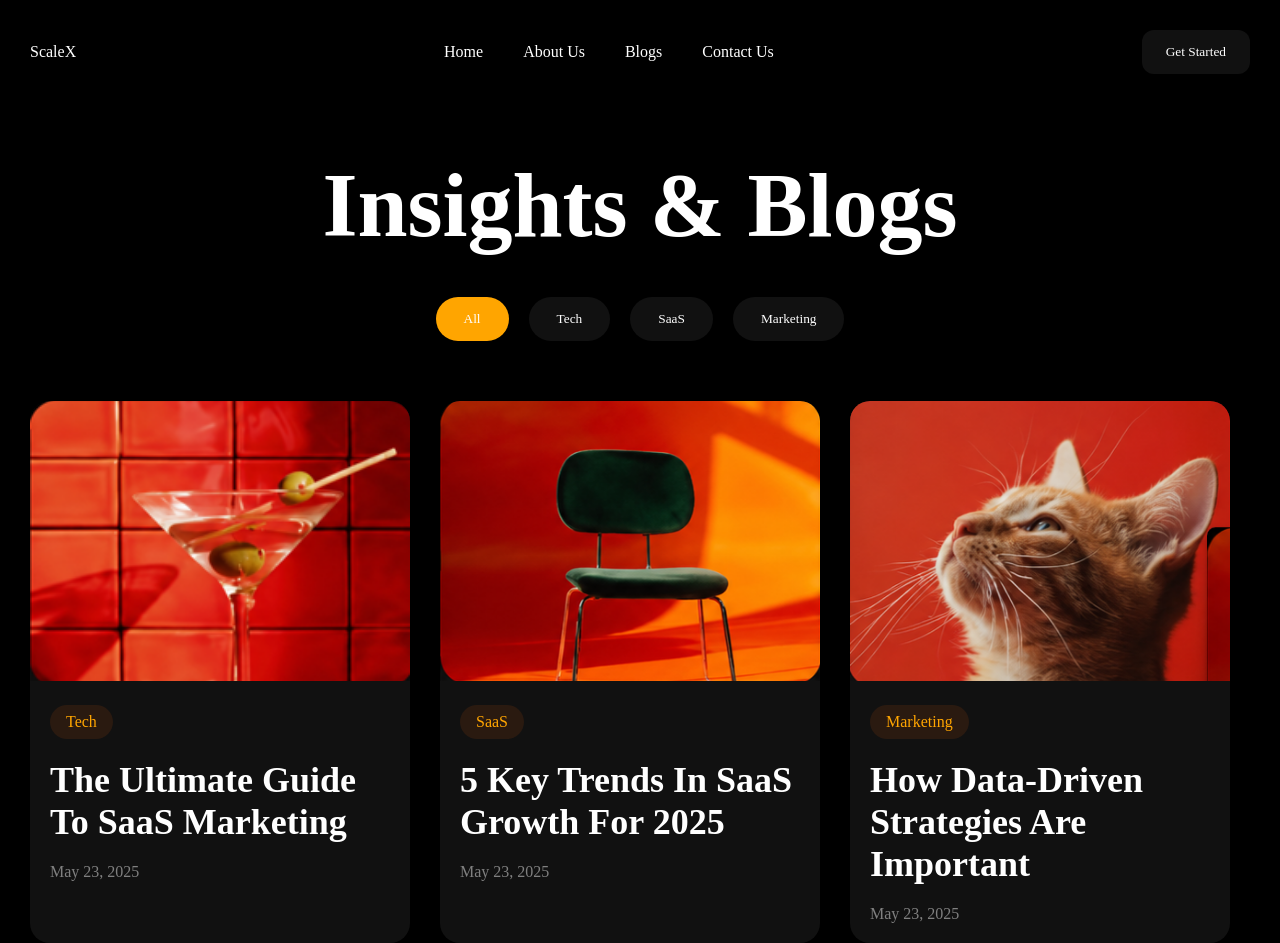
==== index.html @ 9389ddfd "Add files via upload" ====
<!DOCTYPE html>
<html lang="en">
<head>
    <meta charset="UTF-8">
    <meta name="viewport" content="width=device-width, initial-scale=1.0">
    <title>Document</title>
    <link rel="stylesheet" href="style.css">
</head>

<body>

  <nav class="navbar">
    <div class="logo">ScaleX</div>

    <ul class="nav-links">
      <li>Home</li>
      <li>About Us</li>
      <li>Blogs</li>
      <li>Contact Us</li>
    </ul>

    <button class="btn">Get Started</button>
  </nav>

  <!-- Hero -->
  <section class="hero">
    <h1>Insights & Blogs</h1>

    <div class="filters">
      <button class="active">All</button>
      <button>Tech</button>
      <button>SaaS</button>
      <button>Marketing</button>
    </div>
  </section>

  <!-- Cards -->
  <section class="cards">

    <div class="card">
      <img src="coctail.png" alt="">
      <div class="content">
        <span class="tag">Tech</span>
        <h2>The Ultimate Guide To SaaS Marketing</h2>
        <p>May 23, 2025</p>
      </div>
    </div>

    <div class="card">
      <img src="chair.png" alt="">
      <div class="content">
        <span class="tag">SaaS</span>
        <h2>5 Key Trends In SaaS Growth For 2025</h2>
        <p>May 23, 2025</p>
      </div>
    </div>

    <div class="card">
      <img src="cat.png" alt="">
      <div class="content">
        <span class="tag">Marketing</span>
        <h2>How Data-Driven Strategies Are Important</h2>
        <p>May 23, 2025</p>
      </div>
    </div>

  </section>

</body>
</html>
---- style.css ----
* {
    margin: 0;
    padding: 0;
    box-sizing: border-box;
    font-family: 'helvetica neue';
}
html,
body {
    height: 100%;
    width: 100%;
}

body{
    height: 100%;
    width: 100%;
    background:black;
    color:white;
    font-family:Arial, sans-serif;
    padding:30px;
}

.navbar{
    display:flex;
    justify-content:space-between;
    align-items:center;
}

.nav-links{
    display:flex;
    gap:40px;
    list-style:none;
}

.btn{
    padding:14px 24px;
    border:none;
    border-radius:12px;
    background:#111;
    color:white;
}

.hero{
    text-align:center;
    margin-top:80px;
}

.hero h1{
    font-size:90px;
    font-weight:bold;
}

.filters{
    display:flex;
    justify-content:center;
    gap:20px;
    margin-top:40px;
}

.filters button{
    padding:14px 28px;
    border:none;
    border-radius:30px;
    background:#111;
    color:white;
}

.filters .active{
    background:orange;
}

.cards{
    display:flex;
    gap:30px;
    margin-top:60px;
    flex-wrap:wrap;
}

.card{
    width:380px;
    background:#111;
    border-radius:20px;
    overflow:hidden;

  position:relative;
}

.card img{
    width:100%;
    height:280px;
    object-fit:cover;
}

.content{
    padding:20px;
}

.tag{
    display:inline-block;
    padding:8px 16px;
    background:#2a1a10;
    color:orange;
    border-radius:20px;
    margin-bottom:20px;
}

.content h2{
    font-size:36px;
    margin-bottom:20px;
}

.content p{
    color:gray;
}

.badge{
    position:absolute;
    top:20px;
    right:20px;
    background:orange;
    color:black;
    padding:8px 14px;
    border-radius:20px;
}

.card{
    transition:0.3s;
}

.card:hover{
    transform:translateY(-10px);
}
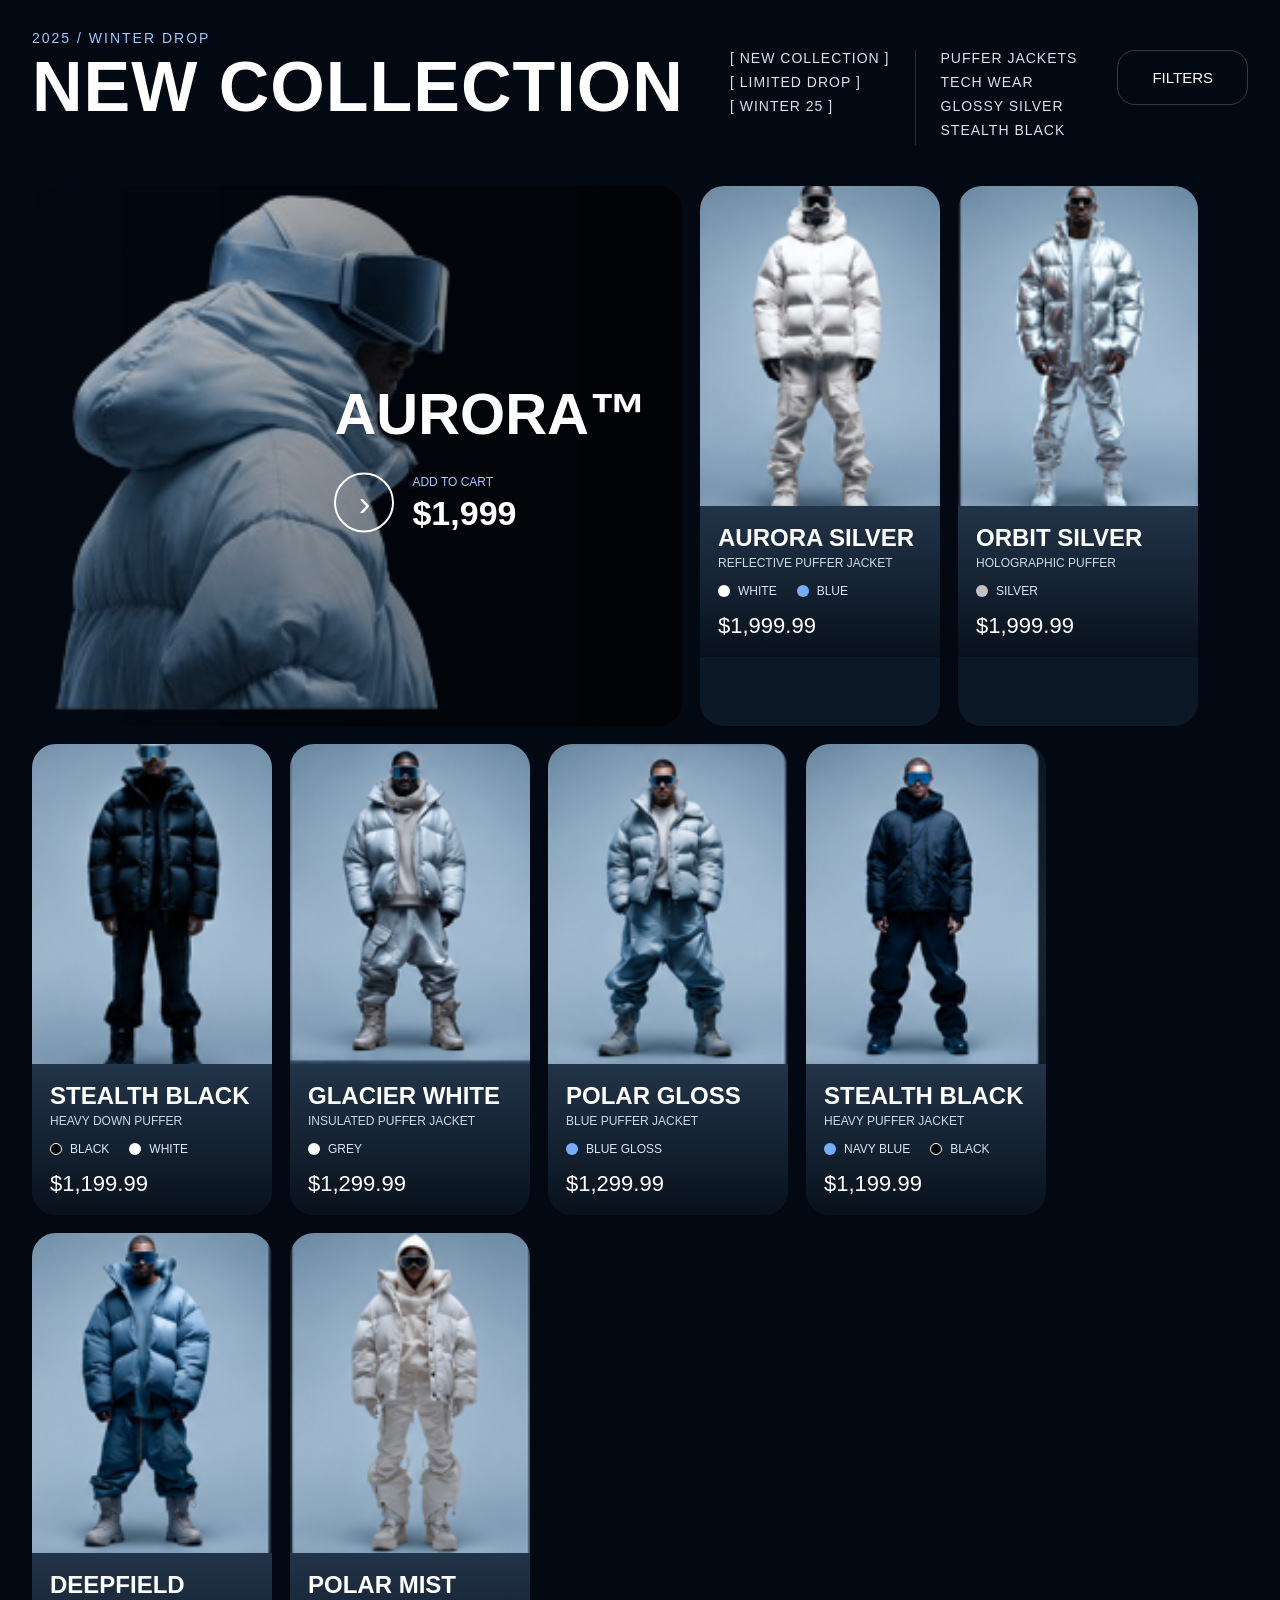
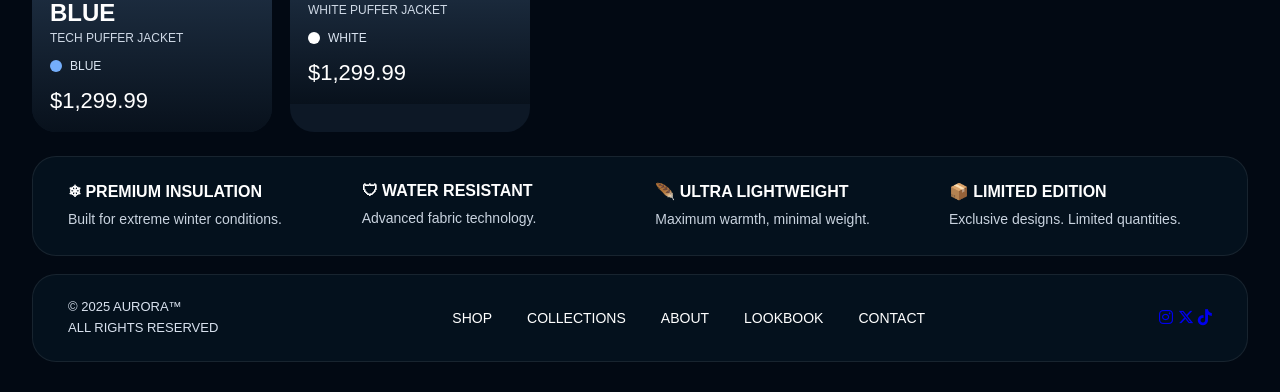
==== commit c96aabd6: "Add files via upload" ====
--- a/index.html
+++ b/index.html
@@ -1,70 +1,358 @@
 <!DOCTYPE html>
 <html lang="en">
 <head>
-    <meta charset="UTF-8">
-    <meta name="viewport" content="width=device-width, initial-scale=1.0">
-    <title>Document</title>
-    <link rel="stylesheet" href="style.css">
+  <meta charset="UTF-8" />
+  <meta name="viewport" content="width=device-width, initial-scale=1.0"/>
+  <title>Aurora Winter Collection</title>
+
+  <!-- CSS -->
+  <link rel="stylesheet" href="style.css">
+
 </head>
-
 <body>
 
-  <nav class="navbar">
-    <div class="logo">ScaleX</div>
-
-    <ul class="nav-links">
-      <li>Home</li>
-      <li>About Us</li>
-      <li>Blogs</li>
-      <li>Contact Us</li>
-    </ul>
-
-    <button class="btn">Get Started</button>
-  </nav>
-
-  <!-- Hero -->
-  <section class="hero">
-    <h1>Insights & Blogs</h1>
-
-    <div class="filters">
-      <button class="active">All</button>
-      <button>Tech</button>
-      <button>SaaS</button>
-      <button>Marketing</button>
-    </div>
-  </section>
-
-  <!-- Cards -->
-  <section class="cards">
-
-    <div class="card">
-      <img src="coctail.png" alt="">
-      <div class="content">
-        <span class="tag">Tech</span>
-        <h2>The Ultimate Guide To SaaS Marketing</h2>
-        <p>May 23, 2025</p>
-      </div>
-    </div>
-
-    <div class="card">
-      <img src="chair.png" alt="">
-      <div class="content">
-        <span class="tag">SaaS</span>
-        <h2>5 Key Trends In SaaS Growth For 2025</h2>
-        <p>May 23, 2025</p>
-      </div>
-    </div>
-
-    <div class="card">
-      <img src="cat.png" alt="">
-      <div class="content">
-        <span class="tag">Marketing</span>
-        <h2>How Data-Driven Strategies Are Important</h2>
-        <p>May 23, 2025</p>
-      </div>
-    </div>
-
-  </section>
+  <div class="container">
+
+    <section class="top-section">
+
+      <div class="left-side">
+
+        <p class="small-heading">2025 / WINTER DROP</p>
+
+        <h3 class="main-title">NEW COLLECTION</h3>
+
+      </div>
+
+      <div class="right-side">
+
+        <div class="collection-info">
+
+          <div class="info-column">
+            <p>[ NEW COLLECTION ]</p>
+            <p>[ LIMITED DROP ]</p>
+            <p>[ WINTER 25 ]</p>
+          </div>
+
+          <div class="divider"></div>
+
+          <div class="info-column">
+            <p>PUFFER JACKETS</p>
+            <p>TECH WEAR</p>
+            <p>GLOSSY SILVER</p>
+            <p>STEALTH BLACK</p>
+          </div>
+
+        </div>
+
+        <button class="filter-btn">
+          FILTERS
+        </button>
+
+      </div>
+
+    </section>
+
+    <!-- ================= PRODUCTS GRID ================= -->
+
+    <section class="products-grid">
+
+      <!-- FEATURE CARD -->
+
+      <div class="feature-card">
+
+        <img
+          src="image.png"
+          alt="featured"
+        >
+
+        <div class="overlay"></div>
+
+        <div class="feature-content">
+
+          <h2>AURORA™</h2>
+
+          <div class="cart-row">
+
+            <div class="circle-btn">›</div>
+
+            <div>
+              <span>ADD TO CART</span>
+              <h3>$1,999</h3>
+            </div>
+
+          </div>
+
+        </div>
+
+      </div>
+
+      <!-- CARD 1 -->
+
+      <div class="card">
+
+        <img
+          src="img1.png"
+          alt=""
+        >
+
+        <div class="card-content">
+
+          <h3>AURORA SILVER</h3>
+
+          <p>REFLECTIVE PUFFER JACKET</p>
+
+          <div class="color-row">
+            <span class="dot white"></span>
+            <small>WHITE</small>
+
+            <span class="dot blue"></span>
+            <small>BLUE</small>
+          </div>
+
+          <h4>$1,999.99</h4>
+
+        </div>
+
+      </div>
+
+      <!-- CARD 2 -->
+
+      <div class="card">
+
+        <img
+          src="img2.png"
+          alt=""
+        >
+
+        <div class="card-content">
+
+          <h3>ORBIT SILVER</h3>
+
+          <p>HOLOGRAPHIC PUFFER</p>
+
+          <div class="color-row">
+            <span class="dot silver"></span>
+            <small>SILVER</small>
+          </div>
+
+          <h4>$1,999.99</h4>
+
+        </div>
+
+      </div>
+
+      <!-- CARD 3 -->
+
+      <div class="card">
+
+        <img
+          src="img3.png"
+          alt=""
+        >
+
+        <div class="card-content">
+
+          <h3>STEALTH BLACK</h3>
+
+          <p>HEAVY DOWN PUFFER</p>
+
+          <div class="color-row">
+            <span class="dot black"></span>
+            <small>BLACK</small>
+
+            <span class="dot white"></span>
+            <small>WHITE</small>
+          </div>
+
+          <h4>$1,199.99</h4>
+
+        </div>
+
+      </div>
+
+      <!-- SECOND ROW -->
+
+      <div class="card">
+
+        <img
+          src="img4.png"
+          alt=""
+        >
+
+        <div class="card-content">
+
+          <h3>GLACIER WHITE</h3>
+
+          <p>INSULATED PUFFER JACKET</p>
+
+          <div class="color-row">
+            <span class="dot white"></span>
+            <small>GREY</small>
+          </div>
+
+          <h4>$1,299.99</h4>
+
+        </div>
+
+      </div>
+
+      <div class="card">
+
+        <img
+          src="img5.png"
+          alt=""
+        >
+
+        <div class="card-content">
+
+          <h3>POLAR GLOSS</h3>
+
+          <p>BLUE PUFFER JACKET</p>
+
+          <div class="color-row">
+            <span class="dot blue"></span>
+            <small>BLUE GLOSS</small>
+          </div>
+
+          <h4>$1,299.99</h4>
+
+        </div>
+
+      </div>
+
+      <div class="card">
+
+        <img
+          src="img6.png"
+          alt=""
+        >
+
+        <div class="card-content">
+
+          <h3>STEALTH BLACK</h3>
+
+          <p>HEAVY PUFFER JACKET</p>
+
+          <div class="color-row">
+            <span class="dot blue"></span>
+            <small>NAVY BLUE</small>
+
+            <span class="dot black"></span>
+            <small>BLACK</small>
+          </div>
+
+          <h4>$1,199.99</h4>
+
+        </div>
+
+      </div>
+
+      <div class="card">
+
+        <img
+          src="img7.png"
+          alt=""
+        >
+
+        <div class="card-content">
+
+          <h3>DEEPFIELD BLUE</h3>
+
+          <p>TECH PUFFER JACKET</p>
+
+          <div class="color-row">
+            <span class="dot blue"></span>
+            <small>BLUE</small>
+          </div>
+
+          <h4>$1,299.99</h4>
+
+        </div>
+
+      </div>
+
+      <div class="card">
+
+        <img
+          src="img8.png"
+          alt=""
+        >
+
+        <div class="card-content">
+
+          <h3>POLAR MIST</h3>
+
+          <p>WHITE PUFFER JACKET</p>
+
+          <div class="color-row">
+            <span class="dot white"></span>
+            <small>WHITE</small>
+          </div>
+
+          <h4>$1,299.99</h4>
+
+        </div>
+
+      </div>
+
+    </section>
+
+    <!-- ================= FEATURES ================= -->
+
+    <section class="features">
+
+      <div class="feature-box">
+        <h3>❄ PREMIUM INSULATION</h3>
+        <p>Built for extreme winter conditions.</p>
+      </div>
+
+      <div class="feature-box">
+        <h3>🛡 WATER RESISTANT</h3>
+        <p>Advanced fabric technology.</p>
+      </div>
+
+      <div class="feature-box">
+        <h3>🪶 ULTRA LIGHTWEIGHT</h3>
+        <p>Maximum warmth, minimal weight.</p>
+      </div>
+
+      <div class="feature-box">
+        <h3>📦 LIMITED EDITION</h3>
+        <p>Exclusive designs. Limited quantities.</p>
+      </div>
+
+    </section>
+
+    <!-- ================= FOOTER ================= -->
+
+    <footer>
+
+      <div class="copyright">
+        © 2025 AURORA™ <br>
+        ALL RIGHTS RESERVED
+      </div>
+
+      <div class="footer-links">
+        <a href="#">SHOP</a>
+        <a href="#">COLLECTIONS</a>
+        <a href="#">ABOUT</a>
+        <a href="#">LOOKBOOK</a>
+        <a href="#">CONTACT</a>
+      </div>
+
+      <!-- Font Awesome CDN -->
+      <link rel="stylesheet"
+      href="https://cdnjs.cloudflare.com/ajax/libs/font-awesome/6.5.1/css/all.min.css"/>
+
+      <div class="footer-socials">
+        <a href="#"><i class="fa-brands fa-instagram"></i></a>
+        <a href="#"><i class="fa-brands fa-x-twitter"></i></a>
+        <a href="#"><i class="fa-brands fa-tiktok"></i></a>
+      </div>
+
+    </footer>
+
+  </div>
 
 </body>
 </html>
--- a/style.css
+++ b/style.css
@@ -1,131 +1,343 @@
-* {
-    margin: 0;
-    padding: 0;
-    box-sizing: border-box;
-    font-family: 'helvetica neue';
-}
-html,
-body {
-    height: 100%;
-    width: 100%;
+*{
+  margin:0;
+  padding:0;
+  box-sizing:border-box;
 }
 
 body{
-    height: 100%;
-    width: 100%;
-    background:black;
-    color:white;
-    font-family:Arial, sans-serif;
-    padding:30px;
-}
-
-.navbar{
-    display:flex;
-    justify-content:space-between;
-    align-items:center;
-}
-
-.nav-links{
-    display:flex;
-    gap:40px;
-    list-style:none;
-}
-
-.btn{
-    padding:14px 24px;
-    border:none;
-    border-radius:12px;
-    background:#111;
-    color:white;
-}
-
-.hero{
-    text-align:center;
-    margin-top:80px;
-}
-
-.hero h1{
-    font-size:90px;
-    font-weight:bold;
-}
-
-.filters{
-    display:flex;
+  background:#020913;
+  color:white;
+  font-family:'Inter',sans-serif;
+}
+
+.container{
+  width:95%;
+  margin:auto;
+  padding:30px 0;
+}
+
+.top-section{
+  display:flex;
+  justify-content:space-between;
+  align-items:flex-start;
+  margin-bottom:40px;
+}
+
+.left-side{
+  display:flex;
+  flex-direction:column;
+}
+
+.small-heading{
+  color:#9ec9ff;
+  letter-spacing:2px;
+  font-size:14px;
+  margin-bottom:10px;
+}
+
+.main-title{
+  font-family:'Oswald',sans-serif;
+  font-size:70px;
+  line-height:0.9;
+  letter-spacing:1px;
+  font-weight:600;
+}
+
+.right-side{
+  display:flex;
+  align-items:flex-start;
+  gap:40px;
+  margin-top:20px;
+}
+
+.collection-info{
+  display:flex;
+  gap:25px;
+}
+
+.info-column p{
+  font-size:14px;
+  color:#d8e2ef;
+  margin-bottom:8px;
+  letter-spacing:1px;
+}
+
+.divider{
+  width:1px;
+  height:95px;
+  background:rgba(255,255,255,0.15);
+}
+
+.filter-btn{
+  padding:18px 34px;
+  background:transparent;
+  color:white;
+  border:1px solid rgba(255,255,255,0.2);
+  border-radius:18px;
+  cursor:pointer;
+  font-size:15px;
+}
+
+/* ================= GRID ================= */
+
+.products-grid{
+  display:flex;
+  flex-wrap:wrap;
+  gap:18px;
+}
+
+/* FEATURE CARD */
+
+.feature-card{
+  width:650px;
+  height:540px;
+  border-radius:24px;
+  overflow:hidden;
+  position:relative;
+}
+
+.feature-card img{
+  width:100%;
+  height:100%;
+  object-fit:cover;
+}
+
+.overlay{
+  position:absolute;
+  inset:0;
+  background:linear-gradient(
+    to right,
+    rgba(0,0,0,0.1),
+    rgba(0,0,0,0.7)
+  );
+}
+
+.feature-content{
+  position:absolute;
+  right:35px;
+  top:50%;
+  transform:translateY(-50%);
+}
+
+.feature-content h2{
+  font-family:'Oswald',sans-serif;
+  font-size:58px;
+  margin-bottom:25px;
+}
+
+.cart-row{
+  display:flex;
+  align-items:center;
+  gap:18px;
+}
+
+.circle-btn{
+  width:60px;
+  height:60px;
+  border-radius:50%;
+  border:2px solid white;
+  display:flex;
+  justify-content:center;
+  align-items:center;
+  font-size:35px;
+}
+
+.cart-row span{
+  font-size:12px;
+  color:#a5c8ff;
+}
+
+.cart-row h3{
+  font-size:34px;
+  margin-top:4px;
+}
+
+/* ================= PRODUCT CARD ================= */
+
+.card{
+  width:240px;
+  border-radius:24px;
+  overflow:hidden;
+  background:#0d1826;
+  position:relative;
+}
+
+.card img{
+  width:100%;
+  height:320px;
+  object-fit:cover;
+  display:block;
+  background:#dfe7ef;
+}
+
+.card-content{
+  padding:18px;
+  background:linear-gradient(to top,#08111c,#223449);
+}
+
+.card-content h3{
+  font-family:'Oswald',sans-serif;
+  font-size:24px;
+  margin-bottom:4px;
+}
+
+.card-content p{
+  font-size:12px;
+  color:#cfd9e6;
+  margin-bottom:14px;
+}
+
+.color-row{
+  display:flex;
+  align-items:center;
+  gap:8px;
+  flex-wrap:wrap;
+  margin-bottom:15px;
+}
+
+.color-row small{
+  font-size:12px;
+  color:#dce6f3;
+  margin-right:12px;
+}
+
+.dot{
+  width:12px;
+  height:12px;
+  border-radius:50%;
+  display:inline-block;
+}
+
+.white{
+  background:white;
+}
+
+.black{
+  background:black;
+  border:1px solid white;
+}
+
+.blue{
+  background:#74aefb;
+}
+
+.silver{
+  background:silver;
+}
+
+.card-content h4{
+  font-size:22px;
+  font-weight:500;
+}
+
+/* ================= FEATURES ================= */
+
+.features{
+  margin-top:24px;
+  border:1px solid rgba(255,255,255,0.08);
+  border-radius:24px;
+  padding:25px 35px;
+  display:flex;
+  justify-content:space-between;
+  flex-wrap:wrap;
+  background:#04111d;
+}
+
+.feature-box{
+  width:23%;
+}
+
+.feature-box h3{
+  font-size:16px;
+  margin-bottom:8px;
+}
+
+.feature-box p{
+  color:#c9d3df;
+  font-size:14px;
+  line-height:1.5;
+}
+
+/* ================= FOOTER ================= */
+
+footer{
+  margin-top:18px;
+  border:1px solid rgba(255,255,255,0.08);
+  border-radius:24px;
+  padding:22px 35px;
+  display:flex;
+  justify-content:space-between;
+  align-items:center;
+  background:#04111d;
+}
+
+.copyright{
+  font-size:13px;
+  color:#d9e2ef;
+  line-height:1.6;
+}
+
+.footer-links{
+  display:flex;
+  gap:35px;
+}
+
+.footer-links a{
+  color:white;
+  text-decoration:none;
+  font-size:14px;
+}
+
+.socials{
+  display:flex;
+  gap:16px;
+  font-size:22px;
+}
+
+/* ================= RESPONSIVE ================= */
+
+@media(max-width:1200px){
+
+  .products-grid{
     justify-content:center;
+  }
+
+  .feature-card{
+    width:100%;
+  }
+
+  .top-section{
+    flex-direction:column;
+    gap:30px;
+  }
+
+  .right-side{
+    flex-direction:column;
+  }
+
+  .feature-box{
+    width:48%;
+    margin-bottom:20px;
+  }
+
+  footer{
+    flex-direction:column;
     gap:20px;
-    margin-top:40px;
-}
-
-.filters button{
-    padding:14px 28px;
-    border:none;
-    border-radius:30px;
-    background:#111;
-    color:white;
-}
-
-.filters .active{
-    background:orange;
-}
-
-.cards{
-    display:flex;
-    gap:30px;
-    margin-top:60px;
+  }
+}
+
+@media(max-width:768px){
+
+  .main-title{
+    font-size:70px;
+  }
+
+  .feature-box{
+    width:100%;
+  }
+
+  .footer-links{
     flex-wrap:wrap;
-}
-
-.card{
-    width:380px;
-    background:#111;
-    border-radius:20px;
-    overflow:hidden;
-
-  position:relative;
-}
-
-.card img{
-    width:100%;
-    height:280px;
-    object-fit:cover;
-}
-
-.content{
-    padding:20px;
-}
-
-.tag{
-    display:inline-block;
-    padding:8px 16px;
-    background:#2a1a10;
-    color:orange;
-    border-radius:20px;
-    margin-bottom:20px;
-}
-
-.content h2{
-    font-size:36px;
-    margin-bottom:20px;
-}
-
-.content p{
-    color:gray;
-}
-
-.badge{
-    position:absolute;
-    top:20px;
-    right:20px;
-    background:orange;
-    color:black;
-    padding:8px 14px;
-    border-radius:20px;
-}
-
-.card{
-    transition:0.3s;
-}
-
-.card:hover{
-    transform:translateY(-10px);
+    justify-content:center;
+  }
 }
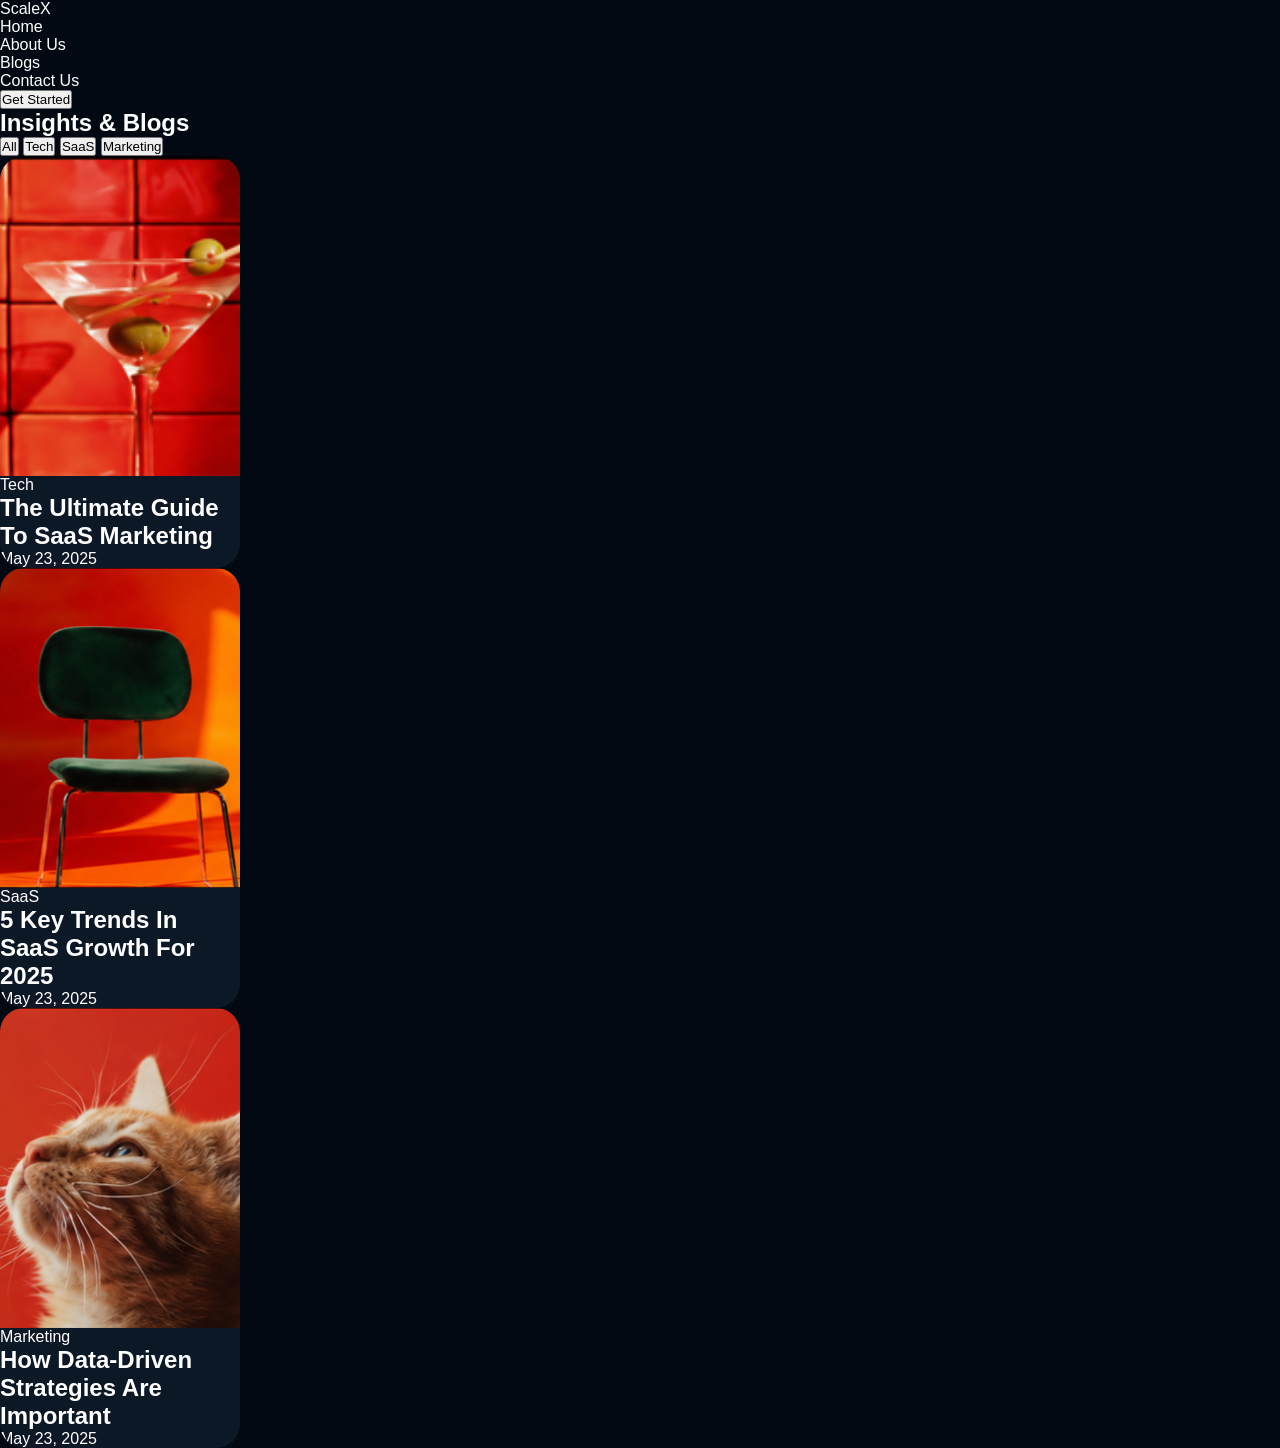
==== commit 71871962: "Update title and formatting in index.html" ====
--- a/index.html
+++ b/index.html
@@ -1,358 +1,70 @@
 <!DOCTYPE html>
 <html lang="en">
 <head>
-  <meta charset="UTF-8" />
-  <meta name="viewport" content="width=device-width, initial-scale=1.0"/>
-  <title>Aurora Winter Collection</title>
+    <meta charset="UTF-8">
+    <meta name="viewport" content="width=device-width, initial-scale=1.0">
+    <title>ScaleX</title>
+    <link rel="stylesheet" href="style.css">
+</head>
 
-  <!-- CSS -->
-  <link rel="stylesheet" href="style.css">
-
-</head>
 <body>
 
-  <div class="container">
+  <nav class="navbar">
+    <div class="logo">ScaleX</div>
 
-    <section class="top-section">
+    <ul class="nav-links">
+      <li>Home</li>
+      <li>About Us</li>
+      <li>Blogs</li>
+      <li>Contact Us</li>
+    </ul>
 
-      <div class="left-side">
+    <button class="btn">Get Started</button>
+  </nav>
 
-        <p class="small-heading">2025 / WINTER DROP</p>
+  <!-- Hero -->
+  <section class="hero">
+    <h1>Insights & Blogs</h1>
 
-        <h3 class="main-title">NEW COLLECTION</h3>
+    <div class="filters">
+      <button class="active">All</button>
+      <button>Tech</button>
+      <button>SaaS</button>
+      <button>Marketing</button>
+    </div>
+  </section>
 
+  <!-- Cards -->
+  <section class="cards">
+
+    <div class="card">
+      <img src="coctail.png" alt="">
+      <div class="content">
+        <span class="tag">Tech</span>
+        <h2>The Ultimate Guide To SaaS Marketing</h2>
+        <p>May 23, 2025</p>
       </div>
+    </div>
 
-      <div class="right-side">
+    <div class="card">
+      <img src="chair.png" alt="">
+      <div class="content">
+        <span class="tag">SaaS</span>
+        <h2>5 Key Trends In SaaS Growth For 2025</h2>
+        <p>May 23, 2025</p>
+      </div>
+    </div>
 
-        <div class="collection-info">
+    <div class="card">
+      <img src="cat.png" alt="">
+      <div class="content">
+        <span class="tag">Marketing</span>
+        <h2>How Data-Driven Strategies Are Important</h2>
+        <p>May 23, 2025</p>
+      </div>
+    </div>
 
-          <div class="info-column">
-            <p>[ NEW COLLECTION ]</p>
-            <p>[ LIMITED DROP ]</p>
-            <p>[ WINTER 25 ]</p>
-          </div>
-
-          <div class="divider"></div>
-
-          <div class="info-column">
-            <p>PUFFER JACKETS</p>
-            <p>TECH WEAR</p>
-            <p>GLOSSY SILVER</p>
-            <p>STEALTH BLACK</p>
-          </div>
-
-        </div>
-
-        <button class="filter-btn">
-          FILTERS
-        </button>
-
-      </div>
-
-    </section>
-
-    <!-- ================= PRODUCTS GRID ================= -->
-
-    <section class="products-grid">
-
-      <!-- FEATURE CARD -->
-
-      <div class="feature-card">
-
-        <img
-          src="image.png"
-          alt="featured"
-        >
-
-        <div class="overlay"></div>
-
-        <div class="feature-content">
-
-          <h2>AURORA™</h2>
-
-          <div class="cart-row">
-
-            <div class="circle-btn">›</div>
-
-            <div>
-              <span>ADD TO CART</span>
-              <h3>$1,999</h3>
-            </div>
-
-          </div>
-
-        </div>
-
-      </div>
-
-      <!-- CARD 1 -->
-
-      <div class="card">
-
-        <img
-          src="img1.png"
-          alt=""
-        >
-
-        <div class="card-content">
-
-          <h3>AURORA SILVER</h3>
-
-          <p>REFLECTIVE PUFFER JACKET</p>
-
-          <div class="color-row">
-            <span class="dot white"></span>
-            <small>WHITE</small>
-
-            <span class="dot blue"></span>
-            <small>BLUE</small>
-          </div>
-
-          <h4>$1,999.99</h4>
-
-        </div>
-
-      </div>
-
-      <!-- CARD 2 -->
-
-      <div class="card">
-
-        <img
-          src="img2.png"
-          alt=""
-        >
-
-        <div class="card-content">
-
-          <h3>ORBIT SILVER</h3>
-
-          <p>HOLOGRAPHIC PUFFER</p>
-
-          <div class="color-row">
-            <span class="dot silver"></span>
-            <small>SILVER</small>
-          </div>
-
-          <h4>$1,999.99</h4>
-
-        </div>
-
-      </div>
-
-      <!-- CARD 3 -->
-
-      <div class="card">
-
-        <img
-          src="img3.png"
-          alt=""
-        >
-
-        <div class="card-content">
-
-          <h3>STEALTH BLACK</h3>
-
-          <p>HEAVY DOWN PUFFER</p>
-
-          <div class="color-row">
-            <span class="dot black"></span>
-            <small>BLACK</small>
-
-            <span class="dot white"></span>
-            <small>WHITE</small>
-          </div>
-
-          <h4>$1,199.99</h4>
-
-        </div>
-
-      </div>
-
-      <!-- SECOND ROW -->
-
-      <div class="card">
-
-        <img
-          src="img4.png"
-          alt=""
-        >
-
-        <div class="card-content">
-
-          <h3>GLACIER WHITE</h3>
-
-          <p>INSULATED PUFFER JACKET</p>
-
-          <div class="color-row">
-            <span class="dot white"></span>
-            <small>GREY</small>
-          </div>
-
-          <h4>$1,299.99</h4>
-
-        </div>
-
-      </div>
-
-      <div class="card">
-
-        <img
-          src="img5.png"
-          alt=""
-        >
-
-        <div class="card-content">
-
-          <h3>POLAR GLOSS</h3>
-
-          <p>BLUE PUFFER JACKET</p>
-
-          <div class="color-row">
-            <span class="dot blue"></span>
-            <small>BLUE GLOSS</small>
-          </div>
-
-          <h4>$1,299.99</h4>
-
-        </div>
-
-      </div>
-
-      <div class="card">
-
-        <img
-          src="img6.png"
-          alt=""
-        >
-
-        <div class="card-content">
-
-          <h3>STEALTH BLACK</h3>
-
-          <p>HEAVY PUFFER JACKET</p>
-
-          <div class="color-row">
-            <span class="dot blue"></span>
-            <small>NAVY BLUE</small>
-
-            <span class="dot black"></span>
-            <small>BLACK</small>
-          </div>
-
-          <h4>$1,199.99</h4>
-
-        </div>
-
-      </div>
-
-      <div class="card">
-
-        <img
-          src="img7.png"
-          alt=""
-        >
-
-        <div class="card-content">
-
-          <h3>DEEPFIELD BLUE</h3>
-
-          <p>TECH PUFFER JACKET</p>
-
-          <div class="color-row">
-            <span class="dot blue"></span>
-            <small>BLUE</small>
-          </div>
-
-          <h4>$1,299.99</h4>
-
-        </div>
-
-      </div>
-
-      <div class="card">
-
-        <img
-          src="img8.png"
-          alt=""
-        >
-
-        <div class="card-content">
-
-          <h3>POLAR MIST</h3>
-
-          <p>WHITE PUFFER JACKET</p>
-
-          <div class="color-row">
-            <span class="dot white"></span>
-            <small>WHITE</small>
-          </div>
-
-          <h4>$1,299.99</h4>
-
-        </div>
-
-      </div>
-
-    </section>
-
-    <!-- ================= FEATURES ================= -->
-
-    <section class="features">
-
-      <div class="feature-box">
-        <h3>❄ PREMIUM INSULATION</h3>
-        <p>Built for extreme winter conditions.</p>
-      </div>
-
-      <div class="feature-box">
-        <h3>🛡 WATER RESISTANT</h3>
-        <p>Advanced fabric technology.</p>
-      </div>
-
-      <div class="feature-box">
-        <h3>🪶 ULTRA LIGHTWEIGHT</h3>
-        <p>Maximum warmth, minimal weight.</p>
-      </div>
-
-      <div class="feature-box">
-        <h3>📦 LIMITED EDITION</h3>
-        <p>Exclusive designs. Limited quantities.</p>
-      </div>
-
-    </section>
-
-    <!-- ================= FOOTER ================= -->
-
-    <footer>
-
-      <div class="copyright">
-        © 2025 AURORA™ <br>
-        ALL RIGHTS RESERVED
-      </div>
-
-      <div class="footer-links">
-        <a href="#">SHOP</a>
-        <a href="#">COLLECTIONS</a>
-        <a href="#">ABOUT</a>
-        <a href="#">LOOKBOOK</a>
-        <a href="#">CONTACT</a>
-      </div>
-
-      <!-- Font Awesome CDN -->
-      <link rel="stylesheet"
-      href="https://cdnjs.cloudflare.com/ajax/libs/font-awesome/6.5.1/css/all.min.css"/>
-
-      <div class="footer-socials">
-        <a href="#"><i class="fa-brands fa-instagram"></i></a>
-        <a href="#"><i class="fa-brands fa-x-twitter"></i></a>
-        <a href="#"><i class="fa-brands fa-tiktok"></i></a>
-      </div>
-
-    </footer>
-
-  </div>
+  </section>
 
 </body>
-</html>+</html>
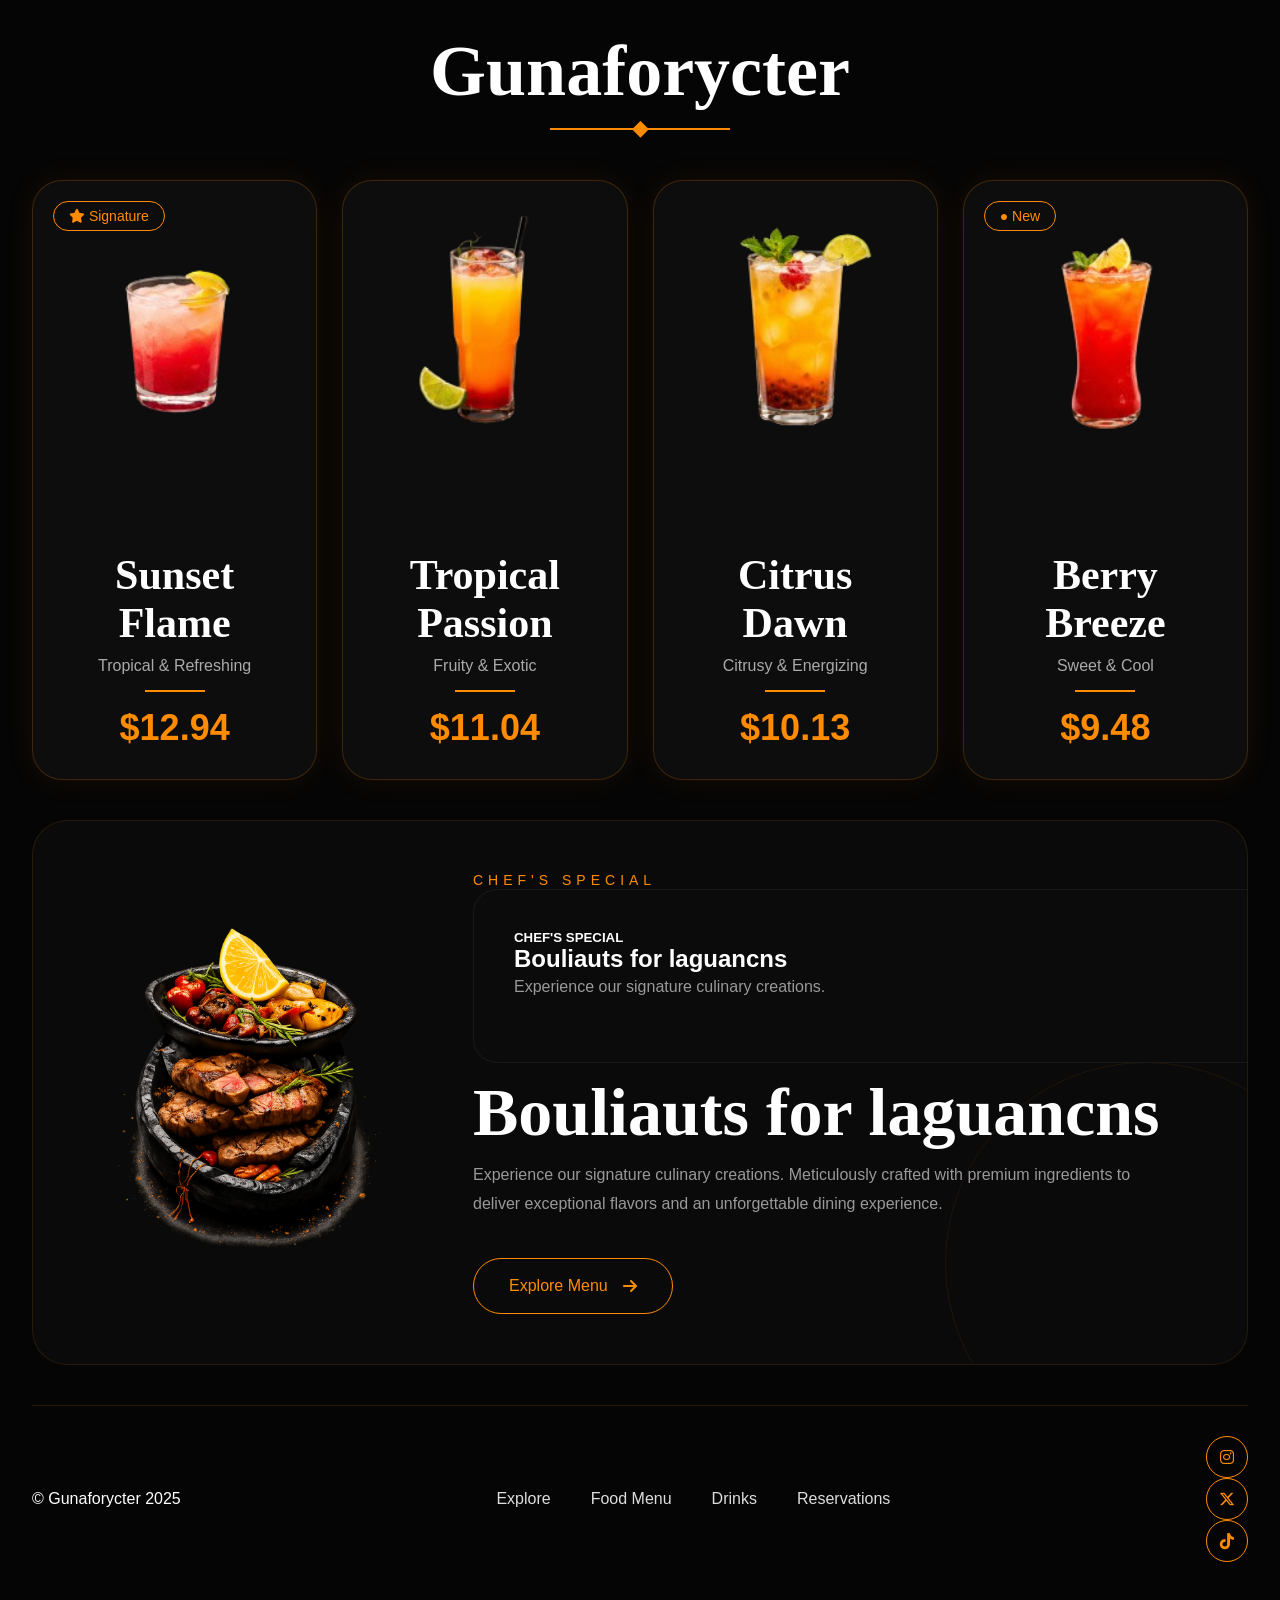
==== commit b6c72598: "Add files via upload" ====
--- a/index.html
+++ b/index.html
@@ -1,70 +1,180 @@
 <!DOCTYPE html>
 <html lang="en">
 <head>
-    <meta charset="UTF-8">
-    <meta name="viewport" content="width=device-width, initial-scale=1.0">
-    <title>ScaleX</title>
-    <link rel="stylesheet" href="style.css">
+  <meta charset="UTF-8">
+  <meta name="viewport" content="width=device-width, initial-scale=1.0">
+
+  <title>Gunaforycter</title>
+
+  <link rel="stylesheet" href="style.css">
 </head>
 
 <body>
 
-  <nav class="navbar">
-    <div class="logo">ScaleX</div>
+  <div class="container">
 
-    <ul class="nav-links">
-      <li>Home</li>
-      <li>About Us</li>
-      <li>Blogs</li>
-      <li>Contact Us</li>
-    </ul>
-
-    <button class="btn">Get Started</button>
-  </nav>
-
-  <!-- Hero -->
-  <section class="hero">
-    <h1>Insights & Blogs</h1>
-
-    <div class="filters">
-      <button class="active">All</button>
-      <button>Tech</button>
-      <button>SaaS</button>
-      <button>Marketing</button>
-    </div>
-  </section>
-
-  <!-- Cards -->
-  <section class="cards">
-
-    <div class="card">
-      <img src="coctail.png" alt="">
-      <div class="content">
-        <span class="tag">Tech</span>
-        <h2>The Ultimate Guide To SaaS Marketing</h2>
-        <p>May 23, 2025</p>
-      </div>
+    <!-- LOGO -->
+    <div class="logo">
+      <h1>Gunaforycter</h1>
+      <div class="line"></div>
     </div>
 
-    <div class="card">
-      <img src="chair.png" alt="">
-      <div class="content">
-        <span class="tag">SaaS</span>
-        <h2>5 Key Trends In SaaS Growth For 2025</h2>
-        <p>May 23, 2025</p>
+    <!-- DRINKS -->
+    <div class="drink-wrapper">
+
+      <!-- CARD -->
+      <div class="drink-card">
+
+        <div class="tag">
+          <i class="fa-solid fa-star"></i> Signature
+        </div>
+
+        <img class="drink-img"
+        src="img1.png">
+
+        <div class="drink-info">
+          <h2>Sunset Flame</h2>
+          <p>Tropical & Refreshing</p>
+
+          <div class="orange-line"></div>
+
+          <div class="price">$12.94</div>
+        </div>
+
       </div>
+
+      <!-- CARD -->
+      <div class="drink-card">
+
+        <img class="drink-img"
+        src="img2.png">
+
+        <div class="drink-info">
+          <h2>Tropical Passion</h2>
+          <p>Fruity & Exotic</p>
+
+          <div class="orange-line"></div>
+
+          <div class="price">$11.04</div>
+        </div>
+
+      </div>
+
+      <!-- CARD -->
+      <div class="drink-card">
+
+        <img class="drink-img"
+        src="img3.png">
+
+        <div class="drink-info">
+          <h2>Citrus Dawn</h2>
+          <p>Citrusy & Energizing</p>
+
+          <div class="orange-line"></div>
+
+          <div class="price">$10.13</div>
+        </div>
+
+      </div>
+
+      <!-- CARD -->
+      <div class="drink-card">
+
+        <div class="tag">
+          ● New
+        </div>
+
+        <img class="drink-img"
+        src="img4.png">
+
+        <div class="drink-info">
+          <h2>Berry Breeze</h2>
+          <p>Sweet & Cool</p>
+
+          <div class="orange-line"></div>
+
+          <div class="price">$9.48</div>
+        </div>
+
+      </div>
+
     </div>
 
-    <div class="card">
-      <img src="cat.png" alt="">
-      <div class="content">
-        <span class="tag">Marketing</span>
-        <h2>How Data-Driven Strategies Are Important</h2>
-        <p>May 23, 2025</p>
-      </div>
+    <!-- SPECIAL SECTION -->
+
+    <section class="special-section">
+
+      <img class="food-img"
+      src="food.png">
+
+      <div class="special-content">
+
+        <span>CHEF'S SPECIAL</span>
+
+        <div class="feature-card">
+    
+    <img src="leaf.png" class="leaf-design" alt="">
+
+    <div class="content">
+        <h5>CHEF'S SPECIAL</h5>
+        <h1>Bouliauts for laguancns</h1>
+        <p>
+            Experience our signature culinary creations.
+        </p>
     </div>
 
-  </section>
+</div>
+
+        <h2>Bouliauts for laguancns</h2>
+
+        <p>
+          Experience our signature culinary creations.
+          Meticulously crafted with premium ingredients
+          to deliver exceptional flavors and an unforgettable
+          dining experience.
+        </p>
+
+        <a href="#" class="menu-btn">
+          Explore Menu
+          <i class="fa-solid fa-arrow-right"></i>
+        </a>
+
+      </div>
+
+    </section>
+
+    <!-- FOOTER -->
+
+    <footer>
+
+      <div>
+        © Gunaforycter 2025
+      </div>
+
+      <div class="footer-links">
+        <a href="#">Explore</a>
+        <a href="#">Food Menu</a>
+        <a href="#">Drinks</a>
+        <a href="#">Reservations</a>
+      </div>
+
+      <div class="socials">
+
+        <!-- Font Awesome CDN -->
+      <link rel="stylesheet"
+      href="https://cdnjs.cloudflare.com/ajax/libs/font-awesome/6.5.1/css/all.min.css"/>
+
+      <div class="footer-socials">
+        <a href="#"><i class="fa-brands fa-instagram"></i></a>
+        <a href="#"><i class="fa-brands fa-x-twitter"></i></a>
+        <a href="#"><i class="fa-brands fa-tiktok"></i></a>
+      </div>
+
+      </div>
+
+    </footer>
+
+  </div>
 
 </body>
-</html>
+</html>
--- a/style.css
+++ b/style.css
@@ -5,9 +5,10 @@
 }
 
 body{
-  background:#020913;
+  background:#050505;
   color:white;
-  font-family:'Inter',sans-serif;
+  font-family:'Poppins',sans-serif;
+  overflow-x:hidden;
 }
 
 .container{
@@ -16,328 +17,303 @@
   padding:30px 0;
 }
 
-.top-section{
+/* HEADER */
+
+.logo{
+  text-align:center;
+  margin-bottom:50px;
+  position:relative;
+}
+
+.logo h1{
+  font-size:72px;
+  font-family:'Cormorant Garamond', serif;
+  font-weight:700;
+}
+
+.line{
+  width:180px;
+  height:2px;
+  background:#ff8c00;
+  margin:15px auto;
+  position:relative;
+}
+
+.line::after{
+  content:'◆';
+  position:absolute;
+  top:-13px;
+  left:50%;
+  transform:translateX(-50%);
+  color:#ff8c00;
+  font-size:22px;
+}
+
+/* DRINK CARDS */
+
+.drink-wrapper{
   display:flex;
   justify-content:space-between;
-  align-items:flex-start;
+  gap:25px;
+  flex-wrap:wrap;
   margin-bottom:40px;
 }
 
-.left-side{
-  display:flex;
-  flex-direction:column;
-}
-
-.small-heading{
-  color:#9ec9ff;
-  letter-spacing:2px;
+.drink-card{
+  flex:1;
+  min-width:260px;
+  background:#0d0d0d;
+  border-radius:30px;
+  padding:30px;
+  position:relative;
+  overflow:hidden;
+  border:1px solid rgba(255,140,0,.2);
+  box-shadow:0 0 30px rgba(255,140,0,.08);
+  transition:.4s;
+}
+
+.drink-card:hover{
+  transform:translateY(-10px);
+  box-shadow:0 0 40px rgba(255,140,0,.2);
+}
+
+.tag{
+  position:absolute;
+  top:20px;
+  left:20px;
+  border:1px solid #ff8c00;
+  color:#ff8c00;
+  padding:6px 15px;
+  border-radius:30px;
   font-size:14px;
+}
+
+.drink-img{
+  width:100%;
+  height:320px;
+  object-fit:contain;
+  display:block;
+}
+
+.drink-info{
+  text-align:center;
+  margin-top:20px;
+}
+
+.drink-info h2{
+  font-size:42px;
+  font-family:'Cormorant Garamond', serif;
   margin-bottom:10px;
 }
 
-.main-title{
-  font-family:'Oswald',sans-serif;
-  font-size:70px;
-  line-height:0.9;
-  letter-spacing:1px;
+.drink-info p{
+  color:#aaa;
+  margin-bottom:15px;
+}
+
+.orange-line{
+  width:60px;
+  height:2px;
+  background:#ff8c00;
+  margin:15px auto;
+}
+
+.price{
+  color:#ff8c00;
+  font-size:36px;
   font-weight:600;
 }
 
-.right-side{
-  display:flex;
-  align-items:flex-start;
+/* SPECIAL SECTION */
+
+.special-section{
+  background:#0a0a0a;
+  border-radius:35px;
+  margin-top:40px;
+  padding:50px;
+  display:flex;
+  align-items:center;
+  justify-content:space-between;
   gap:40px;
+  position:relative;
+  overflow:hidden;
+  border:1px solid rgba(255,140,0,.12);
+}
+
+.special-section::after{
+  content:'';
+  position:absolute;
+  right:-100px;
+  bottom:-100px;
+  width:400px;
+  height:400px;
+  border-radius:50%;
+  border:1px solid rgba(255,140,0,.08);
+}
+
+.food-img{
+  width:350px;
+  position:relative;
+  z-index:2;
+}
+
+.special-content{
+  flex:1;
+  position:relative;
+  z-index:2;
+}
+
+.special-content span{
+  color:#ff8c00;
+  letter-spacing:5px;
+  font-size:14px;
+}
+
+.special-content h2{
+  font-size:68px;
+  font-family:'Cormorant Garamond', serif;
+  margin:15px 0;
+  line-height:1;
+}
+
+.special-content p{
+  color:#999;
+  line-height:1.8;
+  margin-bottom:20px;
+  max-width:700px;
+}
+
+.feature-card{
+    position: relative;
+    overflow: hidden;
+    
+    width: 850px;
+    padding: 40px;
+
+    border-radius: 24px;
+
+    background: #0b0b0b;
+    color: white;
+
+    border: 1px solid rgba(255,255,255,0.06);
+}
+
+/* leaf design */
+.leaf-design{
+    position: absolute;
+
+    right: -20px;
+    bottom: -20px;
+
+    width: 240px;
+
+    opacity: 0.12;
+
+    pointer-events: none;
+
+    filter: brightness(1.2);
+}
+
+.menu-btn{
+  display:inline-flex;
+  align-items:center;
+  gap:15px;
+  border:1px solid #ff8c00;
+  color:#ff8c00;
+  padding:18px 35px;
+  border-radius:40px;
+  text-decoration:none;
   margin-top:20px;
-}
-
-.collection-info{
-  display:flex;
-  gap:25px;
-}
-
-.info-column p{
-  font-size:14px;
-  color:#d8e2ef;
-  margin-bottom:8px;
-  letter-spacing:1px;
-}
-
-.divider{
-  width:1px;
-  height:95px;
-  background:rgba(255,255,255,0.15);
-}
-
-.filter-btn{
-  padding:18px 34px;
-  background:transparent;
-  color:white;
-  border:1px solid rgba(255,255,255,0.2);
-  border-radius:18px;
-  cursor:pointer;
-  font-size:15px;
-}
-
-/* ================= GRID ================= */
-
-.products-grid{
-  display:flex;
+  transition:.3s;
+  position:relative;
+}
+
+.menu-btn:hover{
+  background:#ff8c00;
+  color:black;
+}
+
+/* FOOTER */
+
+footer{
+  margin-top:40px;
+  padding:30px 0;
+  border-top:1px solid rgba(255,140,0,.15);
+
+  display:flex;
+  justify-content:space-between;
+  align-items:center;
   flex-wrap:wrap;
-  gap:18px;
-}
-
-/* FEATURE CARD */
-
-.feature-card{
-  width:650px;
-  height:540px;
-  border-radius:24px;
-  overflow:hidden;
-  position:relative;
-}
-
-.feature-card img{
-  width:100%;
-  height:100%;
-  object-fit:cover;
-}
-
-.overlay{
-  position:absolute;
-  inset:0;
-  background:linear-gradient(
-    to right,
-    rgba(0,0,0,0.1),
-    rgba(0,0,0,0.7)
-  );
-}
-
-.feature-content{
-  position:absolute;
-  right:35px;
-  top:50%;
-  transform:translateY(-50%);
-}
-
-.feature-content h2{
-  font-family:'Oswald',sans-serif;
-  font-size:58px;
-  margin-bottom:25px;
-}
-
-.cart-row{
-  display:flex;
-  align-items:center;
-  gap:18px;
-}
-
-.circle-btn{
-  width:60px;
-  height:60px;
+  gap:20px;
+}
+
+.footer-links{
+  display:flex;
+  gap:40px;
+  flex-wrap:wrap;
+}
+
+.footer-links a{
+  color:#ddd;
+  text-decoration:none;
+}
+
+.socials{
+  display:flex;
+  gap:15px;
+}
+
+.socials a{
+  width:42px;
+  height:42px;
+  border:1px solid #ff8c00;
   border-radius:50%;
-  border:2px solid white;
   display:flex;
   justify-content:center;
   align-items:center;
-  font-size:35px;
-}
-
-.cart-row span{
-  font-size:12px;
-  color:#a5c8ff;
-}
-
-.cart-row h3{
-  font-size:34px;
-  margin-top:4px;
-}
-
-/* ================= PRODUCT CARD ================= */
-
-.card{
-  width:240px;
-  border-radius:24px;
-  overflow:hidden;
-  background:#0d1826;
-  position:relative;
-}
-
-.card img{
-  width:100%;
-  height:320px;
-  object-fit:cover;
-  display:block;
-  background:#dfe7ef;
-}
-
-.card-content{
-  padding:18px;
-  background:linear-gradient(to top,#08111c,#223449);
-}
-
-.card-content h3{
-  font-family:'Oswald',sans-serif;
-  font-size:24px;
-  margin-bottom:4px;
-}
-
-.card-content p{
-  font-size:12px;
-  color:#cfd9e6;
-  margin-bottom:14px;
-}
-
-.color-row{
-  display:flex;
-  align-items:center;
-  gap:8px;
-  flex-wrap:wrap;
-  margin-bottom:15px;
-}
-
-.color-row small{
-  font-size:12px;
-  color:#dce6f3;
-  margin-right:12px;
-}
-
-.dot{
-  width:12px;
-  height:12px;
-  border-radius:50%;
-  display:inline-block;
-}
-
-.white{
-  background:white;
-}
-
-.black{
-  background:black;
-  border:1px solid white;
-}
-
-.blue{
-  background:#74aefb;
-}
-
-.silver{
-  background:silver;
-}
-
-.card-content h4{
-  font-size:22px;
-  font-weight:500;
-}
-
-/* ================= FEATURES ================= */
-
-.features{
-  margin-top:24px;
-  border:1px solid rgba(255,255,255,0.08);
-  border-radius:24px;
-  padding:25px 35px;
-  display:flex;
-  justify-content:space-between;
-  flex-wrap:wrap;
-  background:#04111d;
-}
-
-.feature-box{
-  width:23%;
-}
-
-.feature-box h3{
-  font-size:16px;
-  margin-bottom:8px;
-}
-
-.feature-box p{
-  color:#c9d3df;
-  font-size:14px;
-  line-height:1.5;
-}
-
-/* ================= FOOTER ================= */
-
-footer{
-  margin-top:18px;
-  border:1px solid rgba(255,255,255,0.08);
-  border-radius:24px;
-  padding:22px 35px;
-  display:flex;
-  justify-content:space-between;
-  align-items:center;
-  background:#04111d;
-}
-
-.copyright{
-  font-size:13px;
-  color:#d9e2ef;
-  line-height:1.6;
-}
-
-.footer-links{
-  display:flex;
-  gap:35px;
-}
-
-.footer-links a{
-  color:white;
+  color:#ff8c00;
   text-decoration:none;
-  font-size:14px;
-}
-
-.socials{
-  display:flex;
-  gap:16px;
-  font-size:22px;
-}
-
-/* ================= RESPONSIVE ================= */
-
-@media(max-width:1200px){
-
-  .products-grid{
-    justify-content:center;
-  }
-
-  .feature-card{
-    width:100%;
-  }
-
-  .top-section{
+  transition:.3s;
+}
+
+.socials a:hover{
+  background:#ff8c00;
+  color:black;
+}
+
+/* RESPONSIVE */
+
+@media(max-width:1000px){
+
+  .special-section{
     flex-direction:column;
-    gap:30px;
-  }
-
-  .right-side{
+    text-align:center;
+  }
+
+  .special-content h2{
+    font-size:50px;
+  }
+
+  .food-img{
+    width:280px;
+  }
+}
+
+@media(max-width:768px){
+
+  .logo h1{
+    font-size:48px;
+  }
+
+  .drink-wrapper{
     flex-direction:column;
   }
 
-  .feature-box{
-    width:48%;
-    margin-bottom:20px;
+  .special-content h2{
+    font-size:42px;
   }
 
   footer{
     flex-direction:column;
-    gap:20px;
-  }
-}
-
-@media(max-width:768px){
-
-  .main-title{
-    font-size:70px;
-  }
-
-  .feature-box{
-    width:100%;
-  }
-
-  .footer-links{
-    flex-wrap:wrap;
-    justify-content:center;
   }
 }
